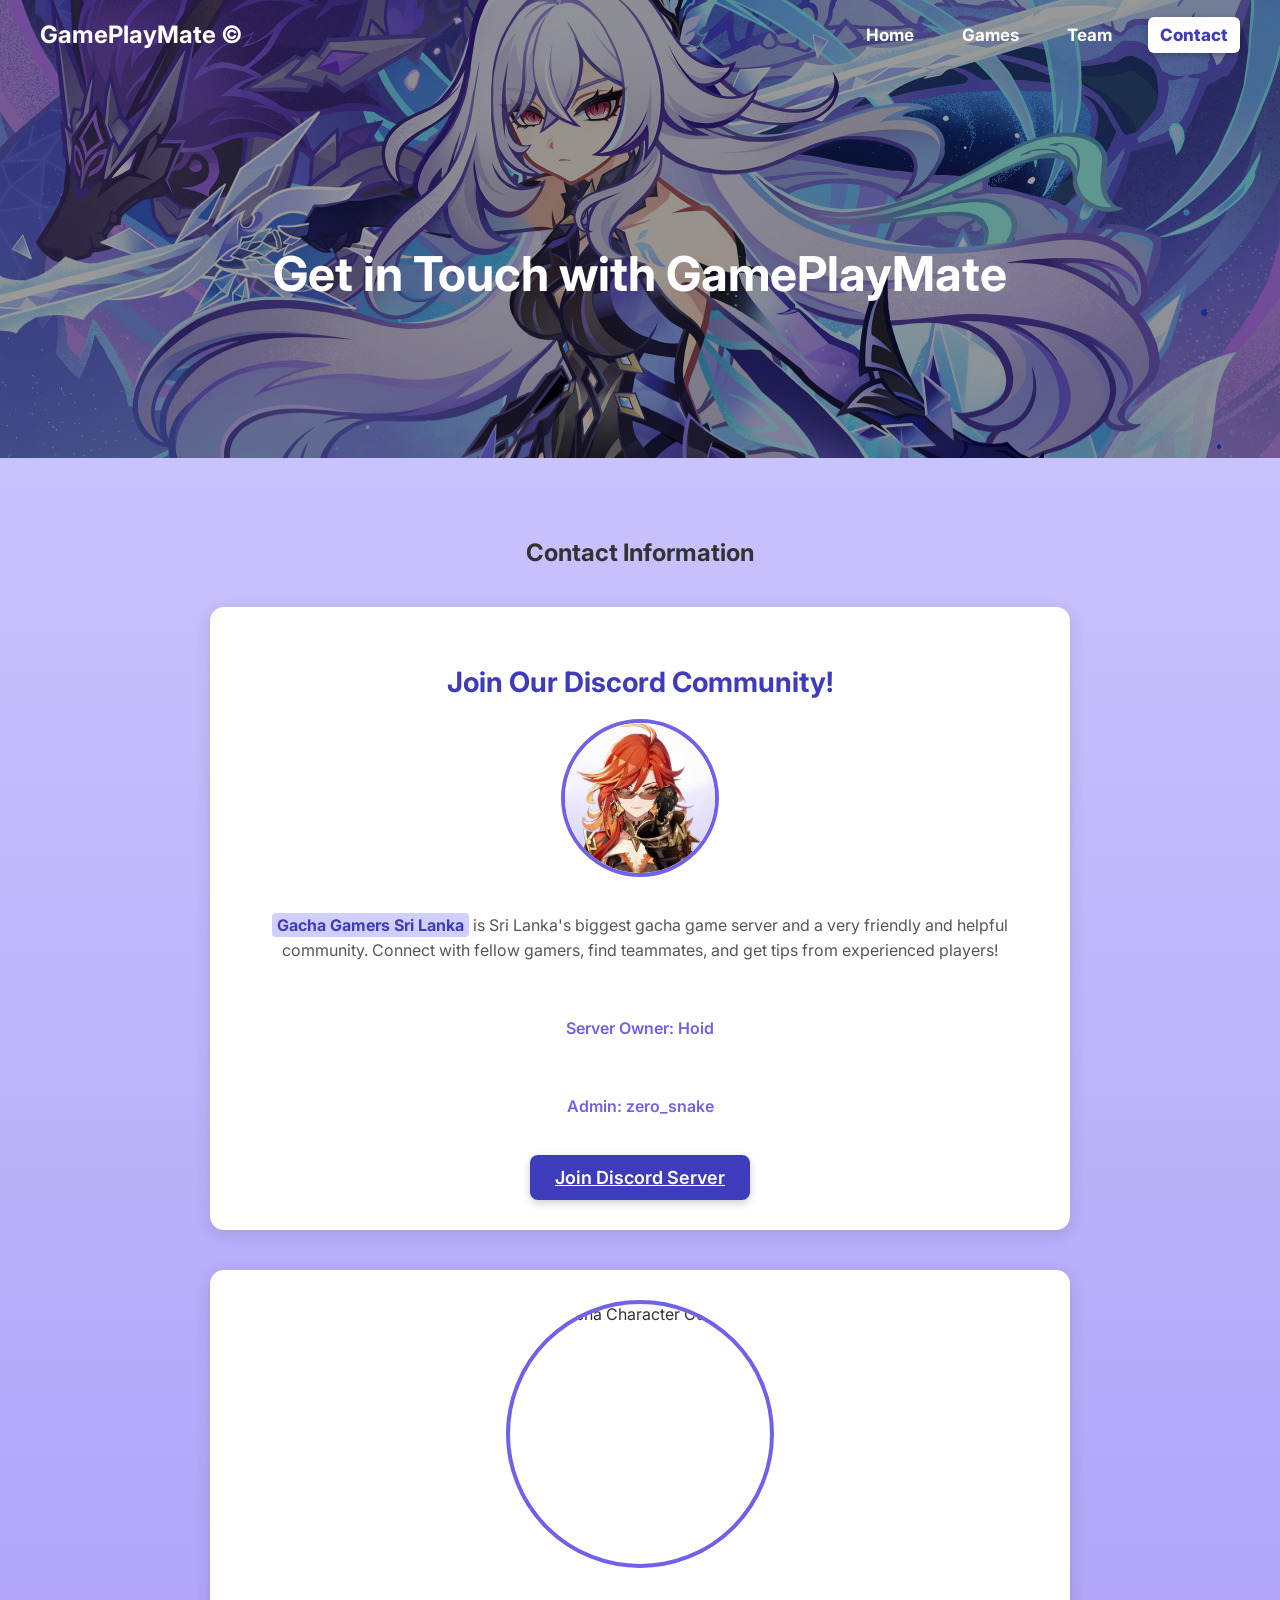
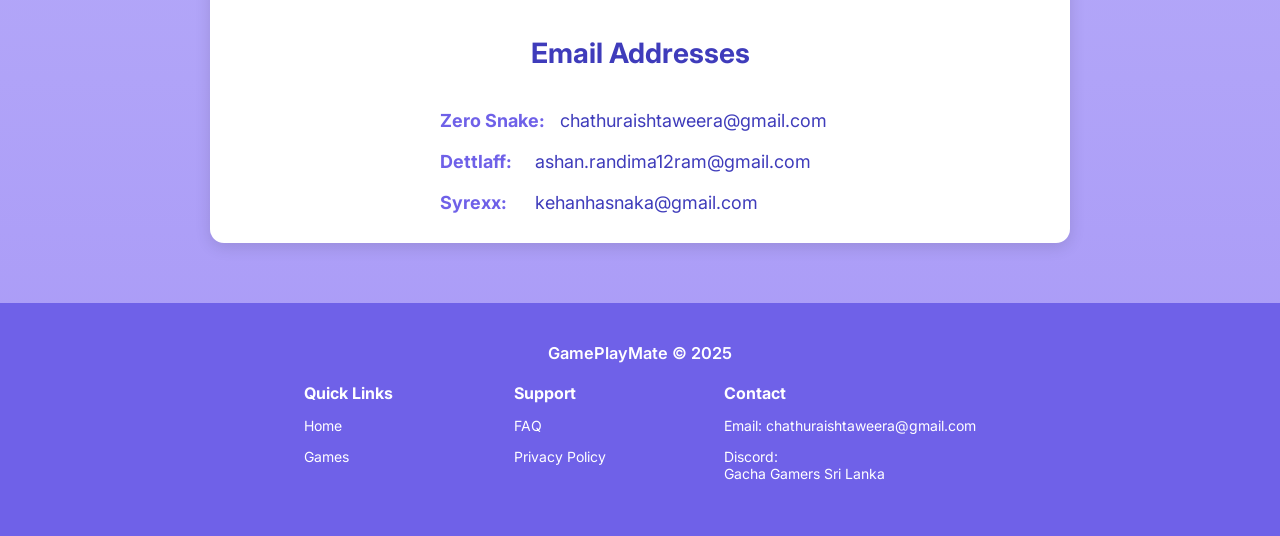
==== contact.html @ 8f113286 "Add files via upload" ====
<!DOCTYPE html>
<html lang="en">
<head>
  <meta charset="UTF-8" />
  <meta name="viewport" content="width=device-width, initial-scale=1" />
  <title>Contact - GamePlayMate</title>
  <link href="https://fonts.googleapis.com/css2?family=Inter:wght@400;600;700&display=swap" rel="stylesheet" />
  <style>
    html {
      scroll-behavior: smooth;
    }
    body {
      font-family: 'Inter', sans-serif;
      margin: 0;
      padding: 0;
      background: linear-gradient(to bottom, #d1cfff 0%, #a797f6 100%);
      color: #333;
      overflow-x: hidden;
      min-height: 100vh;
      display: flex;
      flex-direction: column;
    }
    .top-section {
      position: relative;
      background: url("images/1750437383534.jpg") no-repeat center/cover;
      background-size: cover;
      color: white;
    }
    .top-section::before {
      content: "";
      position: absolute;
      inset: 0;
      background-color: rgba(0, 0, 0, 0.4);
      z-index: 0;
    }
    .top-section > header,
    .top-section > .hero {
      position: relative;
      z-index: 1;
      width: 100%;
      box-sizing: border-box;
    }
    header {
      background: transparent;
      padding: 20px 40px; /* Consistent padding */
      display: flex;
      justify-content: space-between;
      align-items: center;
      width: 100%;
      box-sizing: border-box;
    }
    header h2 {
      font-size: 24px; /* Consistent header font size */
      margin: 0;
    }
    header nav a {
      margin-left: 20px;
      color: white;
      text-decoration: none;
      font-weight: 700;
      font-size: 17px; /* Consistent navigation link font size */
      padding: 8px 12px;
      border-radius: 6px;
      transition: background-color 0.3s, color 0.3s;
    }
    header nav a:hover {
      background-color: rgba(255, 255, 255, 0.2);
      color: #e0e0ff;
    }
    nav a.active {
      background-color: #ffffff;
      color: #3f3cbb;
      font-weight: 800;
      box-shadow: 0 2px 6px rgba(0,0,0,0.25);
    }
    .hero {
      text-align: center;
      padding: 135px 20px; /* Adjusted padding to make it a little bit bigger */
      background: none;
      color: white;
    }
    .hero h1 {
      font-size: 48px;
      margin-bottom: 20px;
    }
    .section {
      padding: 60px 40px;
      text-align: center;
      transition: all 0.5s ease;
    }
    .contact-info {
      display: flex;
      flex-direction: column;
      align-items: center;
      gap: 20px;
      max-width: 800px;
      margin: 0 auto;
      background: white;
      padding: 30px;
      border-radius: 14px;
      box-shadow: 0 4px 16px rgba(0, 0, 0, 0.12);
    }
    .contact-info h3 {
      font-size: 28px;
      color: #3f3cbb;
      margin-bottom: 20px;
    }
    .contact-item {
      display: flex;
      align-items: center;
      gap: 15px;
      font-size: 18px;
      color: #555;
      text-align: left;
      width: 100%;
      max-width: 400px;
    }
    .contact-item strong {
      color: #6f61e8;
      min-width: 80px;
    }
    .contact-item a {
      color: #3f3cbb;
      text-decoration: none;
      transition: color 0.3s ease;
    }
    .contact-item a:hover {
      color: #6f61e8;
      text-decoration: underline;
    }
    .discord-section {
      margin-top: 40px; /* Keep this for spacing from the h2 */
      margin-bottom: 40px; /* Added margin to separate from contact-info */
      background: white;
      padding: 30px;
      border-radius: 14px;
      box-shadow: 0 4px 16px rgba(0, 0, 0, 0.12);
      max-width: 800px;
      margin-left: auto;
      margin-right: auto;
    }
    .discord-section h3 {
      font-size: 28px;
      color: #3f3cbb;
      margin-bottom: 20px;
    }
    .discord-content {
      display: flex;
      flex-direction: column;
      align-items: center;
      gap: 20px;
    }
    .discord-content img {
      width: 150px;
      height: 150px;
      border-radius: 50%;
      object-fit: cover;
      border: 4px solid #6f61e8;
    }
    .contact-image { /* Styling for the new contact image */
      width: 260px; /* Slightly reduced width */
      height: 260px; /* Set height equal to width for a perfect circle */
      border-radius: 50%; /* Make it a circle */
      object-fit: contain; /* Ensure the entire image is visible, even if it leaves space */
      border: 4px solid #6f61e8;
      margin-bottom: 20px; /* Space below the image */
    }
    .discord-content p {
      font-size: 16px;
      line-height: 1.6;
      color: #555;
      text-align: center;
    }
    .discord-content .owner-admin {
      font-weight: 600;
      color: #6f61e8;
    }
    .highlight-text { /* New style for highlighting */
      background-color: #d1cfff;
      padding: 2px 5px;
      border-radius: 4px;
      font-weight: 700;
      color: #3f3cbb;
    }
    .btn-primary {
      background-color: #3f3cbb;
      color: white;
      padding: 12px 25px;
      border: none;
      border-radius: 8px;
      font-size: 18px;
      font-weight: 600;
      cursor: pointer;
      transition: background-color 0.3s ease, transform 0.2s ease, box-shadow 0.3s ease;
      box-shadow: 0 3px 8px rgba(0, 0, 0, 0.2);
    }
    .btn-primary:hover {
      background-color: #6f61e8;
      transform: translateY(-2px);
      box-shadow: 0 5px 12px rgba(0, 0, 0, 0.25);
    }

    footer {
      background-color: #6f61e8;
      color: white;
      padding: 40px 20px;
      text-align: center;
      font-size: 14px;
    }
    footer h3 {
      margin: 0 0 20px 0;
      font-weight: 600;
    }
    footer .footer-links {
      display: flex;
      justify-content: center;
      gap: 60px;
      flex-wrap: wrap;
    }
    footer .footer-links div {
      min-width: 150px;
      text-align: left;
    }
    footer .footer-links div strong {
      display: block;
      margin-bottom: 10px;
      font-weight: 700;
      font-size: 16px;
    }
    footer a {
      color: white;
      text-decoration: none;
      display: block;
      margin-bottom: 6px;
      transition: color 0.3s ease;
    }
    footer a:hover {
      color: #d1cfff;
    }

    @media (max-width: 768px) {
      header {
        flex-direction: column;
        padding: 15px 20px;
      }
      header nav {
        margin-top: 10px;
      }
      header nav a {
        margin: 5px 10px;
      }
      .contact-info, .discord-section {
        padding: 20px;
      }
      .contact-item {
        flex-direction: column;
        align-items: flex-start;
        gap: 5px;
      }
      .contact-item strong {
        min-width: unset;
      }
    }
  </style>
  <script>
    function scrollToTopIfSamePage(event) {
      const currentPath = location.pathname.split("/").pop();
      const isSamePage = currentPath === "index.html" || currentPath === "" || currentPath === "index.html";
      if (isSamePage) {
        event.preventDefault();
        window.scrollTo({ top: 0, behavior: 'smooth' });
      }
    }
  </script>
</head>
<body>
  <div class="top-section">
    <header>
      <h2>GamePlayMate ©</h2>
      <nav>
        <a href="index.html" onclick="scrollToTopIfSamePage(event)">Home</a>
        <a href="games.html">Games</a>
        <a href="team.html">Team</a>
        <a href="contact.html" class="active">Contact</a>
      </nav>
    </header>
    <section class="hero">
      <h1>Get in Touch with GamePlayMate</h1>
      <!-- Removed tagline -->
    </section>
  </div>

  <section class="section">
    <h2>Contact Information</h2>
    <div class="discord-section">
      <h3>Join Our Discord Community!</h3>
      <div class="discord-content">
        <img src="images/mavuika-holding-glasses-genshin-impact.webp" alt="Hoid - Discord Server Owner" />
        <p><span class="highlight-text">Gacha Gamers Sri Lanka</span> is Sri Lanka's biggest gacha game server and a very friendly and helpful community. Connect with fellow gamers, find teammates, and get tips from experienced players!</p>
        <p class="owner-admin">Server Owner: Hoid</p>
        <p class="owner-admin">Admin: zero_snake</p>
        <a href="https://discord.gg/hFc9MXsq7M" target="_blank" class="btn-primary">Join Discord Server</a>
      </div>
    </div>

    <div class="contact-info">
      <img src="images/20250708_0341_Gacha Character Contact_simple_compose_01jzkf09tmfqy8bqhbcy97ek22.PNG" alt="Gacha Character Contact" class="contact-image">
      <h3>Email Addresses</h3>
      <div class="contact-item">
        <strong>Zero Snake:</strong> <a href="mailto:chathuraishtaweera@gmail.com">chathuraishtaweera@gmail.com</a>
      </div>
      <div class="contact-item">
        <strong>Dettlaff:</strong> <a href="mailto:ashan.randima12ram@gmail.com">ashan.randima12ram@gmail.com</a>
      </div>
      <div class="contact-item">
        <strong>Syrexx:</strong> <a href="mailto:kehanhasnaka@gmail.com">kehanhasnaka@gmail.com</a>
      </div>
    </div>
  </section>

  <footer>
    <h3>GamePlayMate &copy; 2025</h3>
    <div class="footer-links">
      <div>
        <strong>Quick Links</strong>
        <p><a href="index.html" onclick="scrollToTopIfSamePage(event)">Home</a></p>
        <p><a href="games.html">Games</a></p>
      </div>
      <div>
        <strong>Support</strong>
        <p><a href="faq.html">FAQ</a></p>
        <p><a href="privacy_policy.html">Privacy Policy</a></p>
      </div>
      <div>
        <strong>Contact</strong>
        <p>Email: chathuraishtaweera@gmail.com</p>
        <p>Discord: <a href="https://discord.gg/hFc9MXsq7M" target="_blank">Gacha Gamers Sri Lanka</a></p>
      </div>
    </div>
  </footer>
</body>
</html>
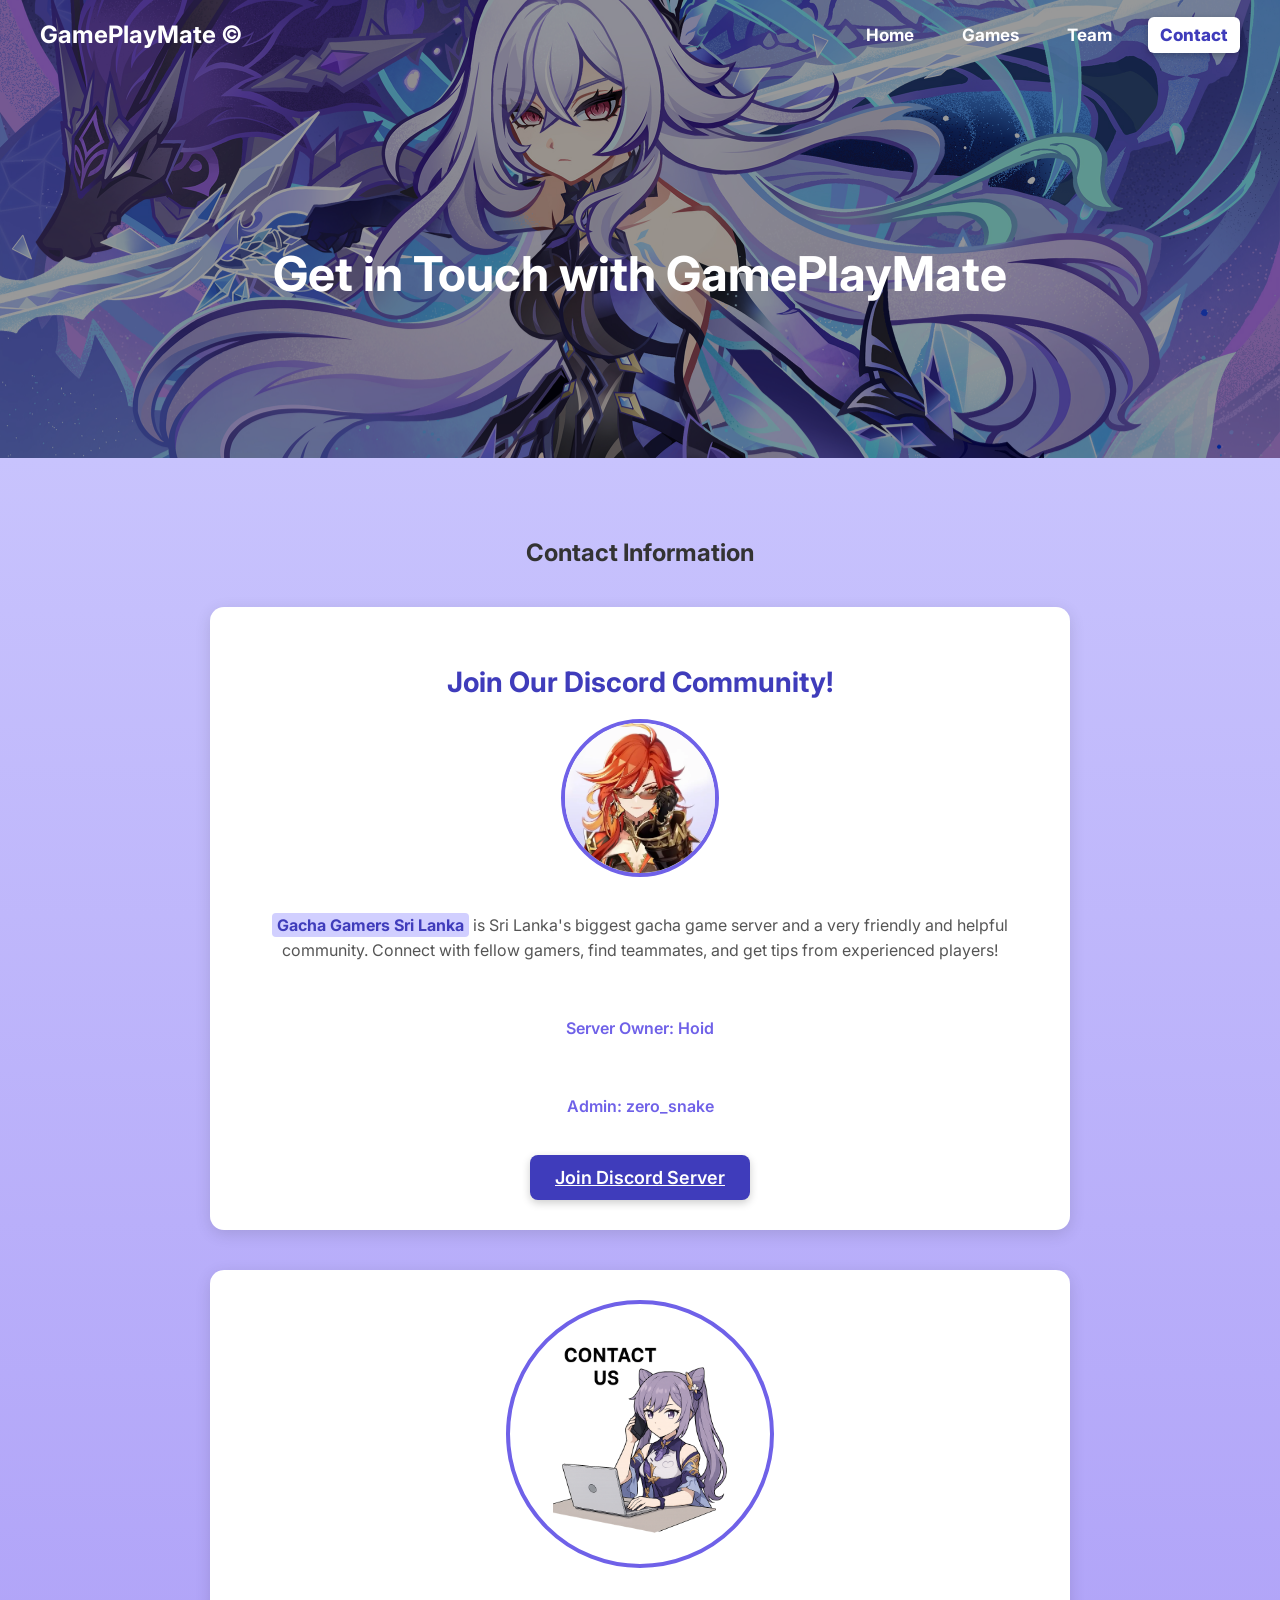
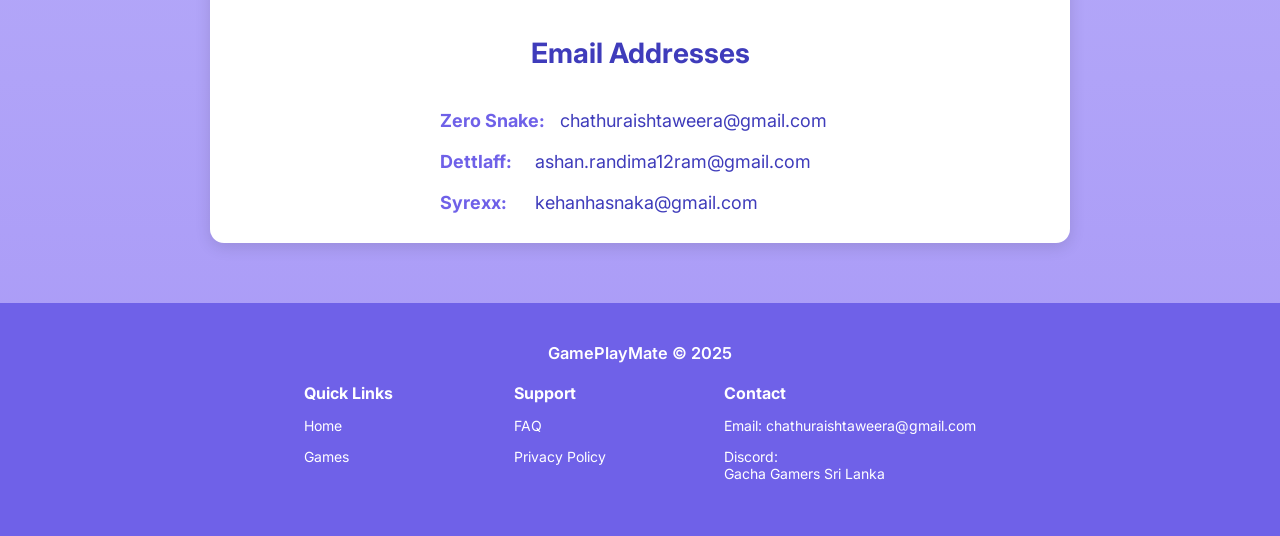
==== commit 6e864d42: "image change" ====
--- a/contact.html
+++ b/contact.html
@@ -280,7 +280,7 @@
       <nav>
         <a href="index.html" onclick="scrollToTopIfSamePage(event)">Home</a>
         <a href="games.html">Games</a>
-        <a href="team.html">Team</a>
+        <a href="Team.html">Team</a>
         <a href="contact.html" class="active">Contact</a>
       </nav>
     </header>
@@ -304,7 +304,7 @@
     </div>
 
     <div class="contact-info">
-      <img src="images/20250708_0341_Gacha Character Contact_simple_compose_01jzkf09tmfqy8bqhbcy97ek22.PNG" alt="Gacha Character Contact" class="contact-image">
+      <img src="images/20250708_0341_Gacha Character Contact_simple_compose_01jzkf09tmfqy8bqhbcy97ek22.png" alt="Gacha Character Contact" class="contact-image">
       <h3>Email Addresses</h3>
       <div class="contact-item">
         <strong>Zero Snake:</strong> <a href="mailto:chathuraishtaweera@gmail.com">chathuraishtaweera@gmail.com</a>
@@ -328,7 +328,7 @@
       </div>
       <div>
         <strong>Support</strong>
-        <p><a href="faq.html">FAQ</a></p>
+        <p><a href="FAQ.html">FAQ</a></p>
         <p><a href="privacy_policy.html">Privacy Policy</a></p>
       </div>
       <div>
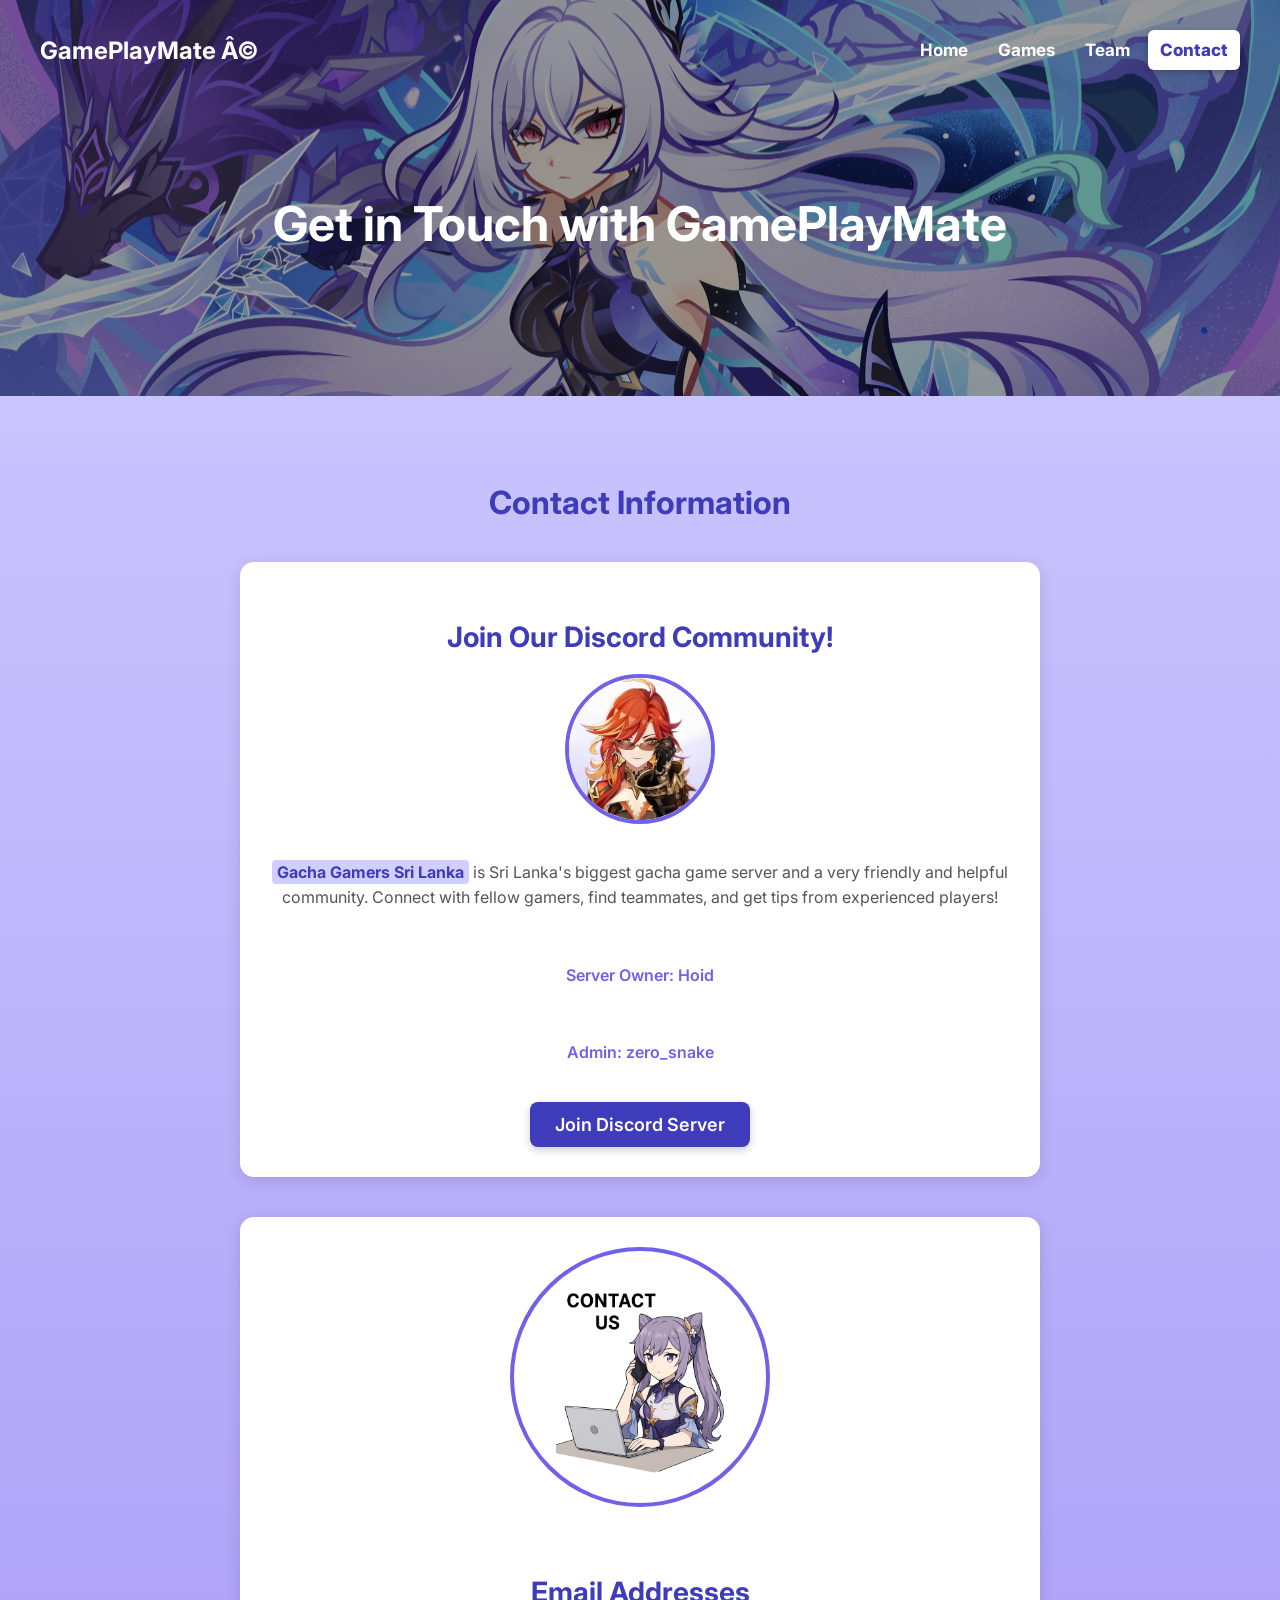
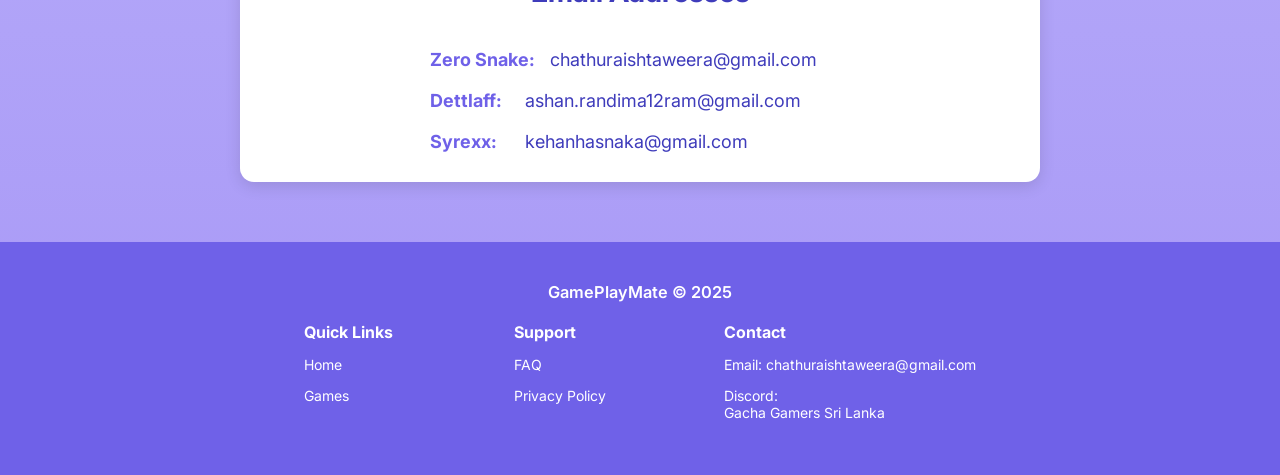
==== commit fdb6bd8a: "Fix responsive layout and extract a shared stylesheet The side character art on the home page sat in" ====
--- a/contact.html
+++ b/contact.html
@@ -5,263 +5,7 @@
   <meta name="viewport" content="width=device-width, initial-scale=1" />
   <title>Contact - GamePlayMate</title>
   <link href="https://fonts.googleapis.com/css2?family=Inter:wght@400;600;700&display=swap" rel="stylesheet" />
-  <style>
-    html {
-      scroll-behavior: smooth;
-    }
-    body {
-      font-family: 'Inter', sans-serif;
-      margin: 0;
-      padding: 0;
-      background: linear-gradient(to bottom, #d1cfff 0%, #a797f6 100%);
-      color: #333;
-      overflow-x: hidden;
-      min-height: 100vh;
-      display: flex;
-      flex-direction: column;
-    }
-    .top-section {
-      position: relative;
-      background: url("images/1750437383534.jpg") no-repeat center/cover;
-      background-size: cover;
-      color: white;
-    }
-    .top-section::before {
-      content: "";
-      position: absolute;
-      inset: 0;
-      background-color: rgba(0, 0, 0, 0.4);
-      z-index: 0;
-    }
-    .top-section > header,
-    .top-section > .hero {
-      position: relative;
-      z-index: 1;
-      width: 100%;
-      box-sizing: border-box;
-    }
-    header {
-      background: transparent;
-      padding: 20px 40px; /* Consistent padding */
-      display: flex;
-      justify-content: space-between;
-      align-items: center;
-      width: 100%;
-      box-sizing: border-box;
-    }
-    header h2 {
-      font-size: 24px; /* Consistent header font size */
-      margin: 0;
-    }
-    header nav a {
-      margin-left: 20px;
-      color: white;
-      text-decoration: none;
-      font-weight: 700;
-      font-size: 17px; /* Consistent navigation link font size */
-      padding: 8px 12px;
-      border-radius: 6px;
-      transition: background-color 0.3s, color 0.3s;
-    }
-    header nav a:hover {
-      background-color: rgba(255, 255, 255, 0.2);
-      color: #e0e0ff;
-    }
-    nav a.active {
-      background-color: #ffffff;
-      color: #3f3cbb;
-      font-weight: 800;
-      box-shadow: 0 2px 6px rgba(0,0,0,0.25);
-    }
-    .hero {
-      text-align: center;
-      padding: 135px 20px; /* Adjusted padding to make it a little bit bigger */
-      background: none;
-      color: white;
-    }
-    .hero h1 {
-      font-size: 48px;
-      margin-bottom: 20px;
-    }
-    .section {
-      padding: 60px 40px;
-      text-align: center;
-      transition: all 0.5s ease;
-    }
-    .contact-info {
-      display: flex;
-      flex-direction: column;
-      align-items: center;
-      gap: 20px;
-      max-width: 800px;
-      margin: 0 auto;
-      background: white;
-      padding: 30px;
-      border-radius: 14px;
-      box-shadow: 0 4px 16px rgba(0, 0, 0, 0.12);
-    }
-    .contact-info h3 {
-      font-size: 28px;
-      color: #3f3cbb;
-      margin-bottom: 20px;
-    }
-    .contact-item {
-      display: flex;
-      align-items: center;
-      gap: 15px;
-      font-size: 18px;
-      color: #555;
-      text-align: left;
-      width: 100%;
-      max-width: 400px;
-    }
-    .contact-item strong {
-      color: #6f61e8;
-      min-width: 80px;
-    }
-    .contact-item a {
-      color: #3f3cbb;
-      text-decoration: none;
-      transition: color 0.3s ease;
-    }
-    .contact-item a:hover {
-      color: #6f61e8;
-      text-decoration: underline;
-    }
-    .discord-section {
-      margin-top: 40px; /* Keep this for spacing from the h2 */
-      margin-bottom: 40px; /* Added margin to separate from contact-info */
-      background: white;
-      padding: 30px;
-      border-radius: 14px;
-      box-shadow: 0 4px 16px rgba(0, 0, 0, 0.12);
-      max-width: 800px;
-      margin-left: auto;
-      margin-right: auto;
-    }
-    .discord-section h3 {
-      font-size: 28px;
-      color: #3f3cbb;
-      margin-bottom: 20px;
-    }
-    .discord-content {
-      display: flex;
-      flex-direction: column;
-      align-items: center;
-      gap: 20px;
-    }
-    .discord-content img {
-      width: 150px;
-      height: 150px;
-      border-radius: 50%;
-      object-fit: cover;
-      border: 4px solid #6f61e8;
-    }
-    .contact-image { /* Styling for the new contact image */
-      width: 260px; /* Slightly reduced width */
-      height: 260px; /* Set height equal to width for a perfect circle */
-      border-radius: 50%; /* Make it a circle */
-      object-fit: contain; /* Ensure the entire image is visible, even if it leaves space */
-      border: 4px solid #6f61e8;
-      margin-bottom: 20px; /* Space below the image */
-    }
-    .discord-content p {
-      font-size: 16px;
-      line-height: 1.6;
-      color: #555;
-      text-align: center;
-    }
-    .discord-content .owner-admin {
-      font-weight: 600;
-      color: #6f61e8;
-    }
-    .highlight-text { /* New style for highlighting */
-      background-color: #d1cfff;
-      padding: 2px 5px;
-      border-radius: 4px;
-      font-weight: 700;
-      color: #3f3cbb;
-    }
-    .btn-primary {
-      background-color: #3f3cbb;
-      color: white;
-      padding: 12px 25px;
-      border: none;
-      border-radius: 8px;
-      font-size: 18px;
-      font-weight: 600;
-      cursor: pointer;
-      transition: background-color 0.3s ease, transform 0.2s ease, box-shadow 0.3s ease;
-      box-shadow: 0 3px 8px rgba(0, 0, 0, 0.2);
-    }
-    .btn-primary:hover {
-      background-color: #6f61e8;
-      transform: translateY(-2px);
-      box-shadow: 0 5px 12px rgba(0, 0, 0, 0.25);
-    }
-
-    footer {
-      background-color: #6f61e8;
-      color: white;
-      padding: 40px 20px;
-      text-align: center;
-      font-size: 14px;
-    }
-    footer h3 {
-      margin: 0 0 20px 0;
-      font-weight: 600;
-    }
-    footer .footer-links {
-      display: flex;
-      justify-content: center;
-      gap: 60px;
-      flex-wrap: wrap;
-    }
-    footer .footer-links div {
-      min-width: 150px;
-      text-align: left;
-    }
-    footer .footer-links div strong {
-      display: block;
-      margin-bottom: 10px;
-      font-weight: 700;
-      font-size: 16px;
-    }
-    footer a {
-      color: white;
-      text-decoration: none;
-      display: block;
-      margin-bottom: 6px;
-      transition: color 0.3s ease;
-    }
-    footer a:hover {
-      color: #d1cfff;
-    }
-
-    @media (max-width: 768px) {
-      header {
-        flex-direction: column;
-        padding: 15px 20px;
-      }
-      header nav {
-        margin-top: 10px;
-      }
-      header nav a {
-        margin: 5px 10px;
-      }
-      .contact-info, .discord-section {
-        padding: 20px;
-      }
-      .contact-item {
-        flex-direction: column;
-        align-items: flex-start;
-        gap: 5px;
-      }
-      .contact-item strong {
-        min-width: unset;
-      }
-    }
-  </style>
+  <link rel="stylesheet" href="styles.css" />
   <script>
     function scrollToTopIfSamePage(event) {
       const currentPath = location.pathname.split("/").pop();
@@ -273,10 +17,10 @@
     }
   </script>
 </head>
-<body>
+<body class="page-contact">
   <div class="top-section">
     <header>
-      <h2>GamePlayMate ©</h2>
+      <h2>GamePlayMate Â©</h2>
       <nav>
         <a href="index.html" onclick="scrollToTopIfSamePage(event)">Home</a>
         <a href="games.html">Games</a>
--- a/styles.css
+++ b/styles.css
@@ -0,0 +1,1083 @@
+/* ==========================================================================
+   GamePlayMate — shared stylesheet
+   Replaces the ten separate <style> blocks that used to live in each page.
+   Page-specific rules are scoped by the body class (page-home, page-games,
+   page-team, page-contact, page-faq, page-privacy, page-order).
+   ========================================================================== */
+
+:root {
+  --brand:        #6f61e8;
+  --brand-dark:   #3f3cbb;
+  --brand-light:  #d1cfff;
+  --brand-pale:   #e0e0ff;
+  --ink:          #333;
+  --ink-soft:     #555;
+  --surface:      #fff;
+  --page-grad:    linear-gradient(to bottom, #d1cfff 0%, #a797f6 100%);
+
+  /* One fluid side gutter for header, hero, sections and footer, so every
+     band lines up at every width instead of each hard-coding its own. */
+  --gutter:      clamp(16px, 4vw, 40px);
+  --section-y:   clamp(40px, 6vw, 60px);
+  --content-max: 900px;
+  --radius:      14px;
+
+  --shadow-card:  0 4px 16px rgba(0, 0, 0, 0.12);
+  --shadow-hover: 0 8px 24px rgba(0, 0, 0, 0.18);
+}
+
+/* --------------------------------------------------------------- base --- */
+
+*,
+*::before,
+*::after { box-sizing: border-box; }
+
+html {
+  scroll-behavior: smooth;
+  -webkit-text-size-adjust: 100%;
+}
+
+body {
+  font-family: 'Inter', system-ui, sans-serif;
+  margin: 0;
+  padding: 0;
+  background: var(--page-grad);
+  color: var(--ink);
+  overflow-x: hidden;
+  min-height: 100vh;
+  display: flex;
+  flex-direction: column;
+}
+
+img,
+video { max-width: 100%; }
+
+/* ---------------------------------------------------------- top band --- */
+
+.top-section {
+  position: relative;
+  background: url("images/1750437383534.jpg") no-repeat center 35% / cover;
+  color: #fff;
+  /* Height tied to the viewport rather than a fixed pixel band. A fixed
+     height made the same photo crop to a totally different slice on every
+     screen shape — a thin sliver on wide monitors, a deep box on laptops. */
+  min-height: clamp(300px, 44vh, 560px);
+  display: flex;
+  flex-direction: column;
+  justify-content: center;
+}
+
+.top-section::before {
+  content: "";
+  position: absolute;
+  inset: 0;
+  background-color: rgba(0, 0, 0, 0.4);
+  z-index: 0;
+}
+
+.top-section > header,
+.top-section > .hero {
+  position: relative;
+  z-index: 1;
+  width: 100%;
+}
+
+/* ------------------------------------------------------------ header --- */
+
+header {
+  background: transparent;
+  padding: 16px var(--gutter);
+  display: flex;
+  justify-content: space-between;
+  align-items: center;
+  gap: 12px 20px;
+  flex-wrap: wrap;
+  width: 100%;
+}
+
+header h2 {
+  font-size: clamp(19px, 2.4vw, 24px);
+  margin: 0;
+  color: #fff;
+}
+
+header nav {
+  display: flex;
+  flex-wrap: wrap;
+  gap: 4px 6px;
+  justify-content: center;
+}
+
+header nav a {
+  color: #fff;
+  text-decoration: none;
+  font-weight: 700;
+  font-size: clamp(14px, 1.5vw, 17px);
+  padding: 10px 12px;
+  border-radius: 6px;
+  transition: background-color 0.3s, color 0.3s;
+}
+
+header nav a:hover {
+  background-color: rgba(255, 255, 255, 0.2);
+  color: var(--brand-pale);
+}
+
+nav a.active {
+  background-color: #fff;
+  color: var(--brand-dark);
+  font-weight: 800;
+  box-shadow: 0 2px 6px rgba(0, 0, 0, 0.25);
+}
+
+/* -------------------------------------------------------------- hero --- */
+
+.hero {
+  text-align: center;
+  padding: clamp(48px, 9vw, 110px) var(--gutter);
+  background: none;
+  color: #fff;
+}
+
+.hero h1 {
+  font-size: clamp(28px, 5vw, 48px);
+  line-height: 1.15;
+  margin: 0 0 20px;
+}
+
+.hero p {
+  font-size: clamp(16px, 2.2vw, 24px);
+  margin: -10px 0 30px;
+  opacity: 0.9;
+}
+
+.hero button {
+  margin: 10px;
+  padding: 12px 24px;
+  font-size: 16px;
+  font-weight: bold;
+  border: none;
+  border-radius: 8px;
+  cursor: pointer;
+}
+
+/* ----------------------------------------------------------- buttons --- */
+
+.btn-primary {
+  background-color: #fff;
+  color: var(--brand-dark);
+  box-shadow: 0 4px 8px rgba(0, 0, 0, 0.2);
+}
+
+.btn-secondary {
+  background-color: var(--brand);
+  color: #fff;
+  border: 2px solid #fff;
+  box-shadow: 0 4px 8px rgba(0, 0, 0, 0.2);
+}
+
+/* ----------------------------------------------------------- section --- */
+
+.section {
+  padding: var(--section-y) var(--gutter);
+  text-align: center;
+  transition: all 0.5s ease;
+}
+
+.section h2 {
+  font-size: clamp(24px, 3.4vw, 32px);
+  color: var(--brand-dark);
+  font-weight: 700;
+}
+
+/* ------------------------------------------------------------ footer --- */
+
+footer {
+  background-color: var(--brand);
+  color: #fff;
+  padding: clamp(28px, 5vw, 40px) var(--gutter);
+  text-align: center;
+  font-size: 14px;
+  margin-top: auto;
+}
+
+footer h3 {
+  margin: 0 0 20px;
+  font-weight: 600;
+}
+
+footer .footer-links {
+  display: flex;
+  justify-content: center;
+  gap: 20px clamp(24px, 5vw, 60px);
+  flex-wrap: wrap;
+}
+
+footer .footer-links div {
+  min-width: 150px;
+  text-align: left;
+}
+
+footer .footer-links div strong {
+  display: block;
+  margin-bottom: 10px;
+  font-weight: 700;
+  font-size: 16px;
+}
+
+footer a {
+  color: #fff;
+  text-decoration: none;
+  display: block;
+  margin-bottom: 6px;
+  transition: color 0.3s ease;
+}
+
+footer a:hover { color: var(--brand-light); }
+
+/* ======================================================= HOME (index) === */
+
+.page-home .cards {
+  display: flex;
+  justify-content: center;
+  flex-wrap: wrap;
+  gap: 24px;
+}
+
+.page-home .card {
+  background: #fff;
+  padding: 24px 20px 30px;
+  border-radius: var(--radius);
+  box-shadow: var(--shadow-card);
+  /* Was a hard 280px, which could not share a narrow row. */
+  flex: 1 1 220px;
+  max-width: 300px;
+  text-align: center;
+  cursor: pointer;
+  transition: transform 0.3s ease, box-shadow 0.3s ease;
+}
+
+.page-home .card:hover {
+  transform: translateY(-6px);
+  box-shadow: var(--shadow-hover);
+}
+
+.page-home .card img {
+  width: 80px;
+  height: 80px;
+  object-fit: contain;
+  margin-bottom: 16px;
+}
+
+.page-home .card h3 {
+  margin: 0;
+  font-weight: 700;
+  font-size: clamp(18px, 2.2vw, 22px);
+  color: var(--brand-dark);
+}
+
+.page-home .team-member { cursor: pointer; }
+
+.page-home .team-member img {
+  width: 100px;
+  height: 100px;
+  border-radius: 50%;
+  object-fit: cover;
+  margin-bottom: 10px;
+}
+
+.page-home .highlight {
+  animation: flash 1s ease-in-out;
+  background-color: var(--brand) !important;
+  color: #fff !important;
+}
+
+@keyframes flash {
+  0%   { background-color: #6f61e8; color: #fff; }
+  100% { background-color: #fff;    color: #333; }
+}
+
+.page-home .video-wrapper {
+  max-height: 0;
+  overflow: hidden;
+  transition: max-height 0.6s ease, opacity 0.6s ease;
+  opacity: 0;
+}
+
+.page-home .video-wrapper.active {
+  max-height: 900px;
+  margin-top: 30px;
+  opacity: 1;
+}
+
+.page-home .video-container {
+  display: flex;
+  justify-content: center;
+}
+
+.page-home .video-container video {
+  width: 100%;
+  max-width: 1280px;
+  border-radius: 16px;
+  box-shadow: 0 6px 20px rgba(0, 0, 0, 0.4);
+}
+
+/* Side character art.
+   This is what used to break the page. It was a three-item flex row whose
+   wrap threshold was set by the images' NATURAL file widths (622px and
+   810px) plus 300px hard margins — so the row needed roughly 2450px to stay
+   intact and dropped the right-hand character onto its own line below
+   everything on any narrower screen. A grid cannot wrap like that: the art
+   lives in side columns that shrink with the viewport, and is simply hidden
+   once there is no room for it. */
+.page-home .side-images-wrapper {
+  display: grid;
+  /* Middle column is a little narrower than the site's 900px content width so
+     the side columns have room to show art at a size that looks deliberate. */
+  grid-template-columns: minmax(0, 1fr) minmax(0, 820px) minmax(0, 1fr);
+  align-items: center;
+  gap: clamp(12px, 2vw, 40px);
+  padding: var(--section-y) var(--gutter);
+  width: 100%;
+}
+
+.page-home .side-image {
+  width: 100%;
+  max-width: 340px;
+  height: auto;
+  max-height: 600px;
+  object-fit: contain;
+  justify-self: center;
+  margin: 0;
+  user-select: none;
+}
+
+.page-home .content-sections { min-width: 0; }
+
+/* Below this there is no room for the art to read as anything but clutter,
+   so it goes away entirely rather than squeezing the content. */
+@media (max-width: 1280px) {
+  .page-home .side-images-wrapper { grid-template-columns: minmax(0, 1fr); }
+  .page-home .side-image { display: none; }
+}
+
+/* ============================================================== GAMES === */
+
+.page-games { background: #f8f9fa; }
+
+.page-games .main-content-wrapper {
+  padding: var(--section-y) 0;
+  background: var(--page-grad);
+}
+
+.page-games .content-sections {
+  max-width: 1400px;
+  margin: 0 auto;
+  min-width: 0;
+}
+
+.page-games .cards {
+  display: grid;
+  grid-template-columns: repeat(2, minmax(0, 1fr));
+  column-gap: clamp(16px, 2vw, 30px);
+  row-gap: clamp(24px, 3vw, 40px);
+  align-items: start;
+}
+
+@media (max-width: 900px) {
+  .page-games .cards { grid-template-columns: minmax(0, 1fr); }
+}
+
+.page-games .card {
+  width: 100%;
+  padding: clamp(18px, 2.5vw, 30px) clamp(16px, 2vw, 25px) clamp(22px, 3vw, 35px);
+  border-radius: var(--radius);
+  box-shadow: var(--shadow-card);
+  text-align: center;
+  cursor: pointer;
+  transition: transform 0.3s ease, box-shadow 0.3s ease;
+  position: relative;
+  background: #fff;
+  display: flex;
+  flex-direction: column;
+  min-width: 0;
+}
+
+.page-games .card:hover {
+  transform: translateY(-6px);
+  box-shadow: var(--shadow-hover);
+}
+
+.page-games .card-image-container {
+  position: relative;
+  cursor: pointer;
+}
+
+.page-games .card img {
+  width: 100%;
+  border-radius: 12px;
+  margin-bottom: 16px;
+  object-fit: cover;
+  /* Was a flat 450px, which swallowed a phone screen whole. */
+  height: clamp(180px, 26vw, 450px);
+  object-position: center 20%;
+}
+
+.page-games .expand-indicator {
+  position: absolute;
+  top: 10px;
+  right: 10px;
+  background: rgba(0, 0, 0, 0.7);
+  color: #fff;
+  width: 30px;
+  height: 30px;
+  border-radius: 50%;
+  display: flex;
+  align-items: center;
+  justify-content: center;
+  font-size: 14px;
+  font-weight: bold;
+  transition: all 0.3s ease;
+  opacity: 0.8;
+}
+
+.page-games .expand-indicator:hover {
+  background: rgba(111, 97, 232, 0.9);
+  transform: scale(1.1);
+  opacity: 1;
+}
+
+.page-games .expand-indicator.active {
+  background: rgba(111, 97, 232, 1);
+  transform: rotate(180deg);
+}
+
+.page-games .card h3 {
+  margin: 0 0 12px;
+  font-weight: 700;
+  color: var(--brand-dark);
+  font-size: clamp(20px, 2.6vw, 28px);
+  cursor: pointer;
+  transition: color 0.3s ease;
+  user-select: none;
+}
+
+.page-games .card h3:hover { color: var(--brand); }
+
+.page-games .card p {
+  font-size: clamp(15px, 1.7vw, 20px);
+  margin: 0 0 20px;
+  color: #222;
+  line-height: 1.5;
+  flex-grow: 1;
+}
+
+.page-games .services-list,
+.page-games .player-profiles {
+  color: #fff;
+  padding: 20px;
+  border-radius: 12px;
+  margin: 16px 0 20px;
+  max-height: 0;
+  overflow: hidden;
+  transition: max-height 0.5s ease, opacity 0.5s ease, transform 0.5s ease;
+  opacity: 0;
+  transform: translateY(-20px);
+}
+
+.page-games .services-list { background: linear-gradient(135deg, #6f61e8, #3f3cbb); }
+.page-games .player-profiles { background: linear-gradient(135deg, #3f3cbb, #6f61e8); }
+
+/* Generous ceilings: the lists wrap to more lines on narrow screens, and the
+   old 500px/400px caps clipped them there. */
+.page-games .services-list.active {
+  max-height: 1200px;
+  opacity: 1;
+  transform: translateY(0);
+}
+
+.page-games .player-profiles.active {
+  max-height: 900px;
+  opacity: 1;
+  transform: translateY(0);
+}
+
+.page-games .services-list h4,
+.page-games .player-profiles h4 {
+  margin: 0 0 15px;
+  font-size: 18px;
+  font-weight: 700;
+  color: #fff;
+}
+
+.page-games .services-list ul {
+  list-style: none;
+  padding: 0;
+  margin: 0;
+}
+
+.page-games .services-list li {
+  padding: 8px 0 8px 20px;
+  font-size: 15px;
+  position: relative;
+  opacity: 0.9;
+  text-align: left;
+}
+
+.page-games .services-list li::before {
+  content: "✦";
+  position: absolute;
+  left: 0;
+  color: #fff;
+  font-weight: bold;
+}
+
+.page-games .profile-grid {
+  display: grid;
+  grid-template-columns: repeat(auto-fit, minmax(120px, 1fr));
+  gap: 15px;
+  margin-top: 15px;
+}
+
+.page-games .profile-card {
+  background: rgba(255, 255, 255, 0.1);
+  padding: 12px;
+  border-radius: 8px;
+  text-align: center;
+  backdrop-filter: blur(10px);
+  display: none;
+  cursor: pointer;
+}
+
+.page-games .profile-card.visible { display: block; }
+
+.page-games .profile-card img {
+  width: 50px;
+  height: 50px;
+  border-radius: 50%;
+  margin-bottom: 8px;
+  object-fit: cover;
+}
+
+.page-games .profile-card h5 {
+  margin: 0 0 5px;
+  font-size: 14px;
+  font-weight: 600;
+}
+
+.page-games .profile-card p {
+  margin: 0;
+  font-size: 12px;
+  opacity: 0.8;
+}
+
+.page-games .card .button-group {
+  display: flex;
+  gap: 12px;
+  justify-content: center;
+  flex-wrap: wrap;
+  margin-top: auto;
+}
+
+.page-games .card button {
+  padding: 12px 24px;
+  border: none;
+  border-radius: 8px;
+  cursor: pointer;
+  font-weight: 600;
+  font-size: 15px;
+  transition: all 0.3s ease;
+  flex: 1 1 140px;
+  min-width: 0;
+  position: relative;
+  overflow: hidden;
+}
+
+.page-games .card button:hover { transform: translateY(-2px); }
+
+/* =============================================================== TEAM === */
+
+.page-team .team-cards {
+  display: flex;
+  justify-content: center;
+  flex-wrap: wrap;
+  gap: clamp(20px, 3vw, 30px);
+}
+
+.page-team .team-card {
+  background: #fff;
+  padding: clamp(20px, 3vw, 30px);
+  border-radius: var(--radius);
+  box-shadow: var(--shadow-card);
+  /* Was a hard 300px that flipped to a 90% column at 768px and nothing in
+     between. Now it shares rows at any width. */
+  flex: 1 1 260px;
+  max-width: 340px;
+  text-align: center;
+  transition: transform 0.3s ease, box-shadow 0.3s ease;
+}
+
+.page-team .team-card:hover {
+  transform: translateY(-6px);
+  box-shadow: var(--shadow-hover);
+}
+
+.page-team .team-card img {
+  width: clamp(96px, 12vw, 120px);
+  height: clamp(96px, 12vw, 120px);
+  border-radius: 50%;
+  object-fit: cover;
+  margin-bottom: 20px;
+  border: 4px solid var(--brand);
+}
+
+.page-team .team-card h3 {
+  margin: 0 0 10px;
+  font-weight: 700;
+  font-size: clamp(20px, 2.4vw, 24px);
+  color: var(--brand-dark);
+}
+
+.page-team .team-card .role {
+  font-weight: 600;
+  color: var(--brand);
+  margin-bottom: 15px;
+  display: block;
+}
+
+.page-team .team-card ul {
+  list-style: none;
+  padding: 0;
+  margin: 0;
+  text-align: left;
+  font-size: 16px;
+  line-height: 1.6;
+  color: var(--ink-soft);
+}
+
+.page-team .team-card ul li {
+  margin-bottom: 8px;
+  position: relative;
+  padding-left: 20px;
+}
+
+.page-team .team-card ul li:last-child { margin-bottom: 0; }
+
+.page-team .team-card ul li::before {
+  content: "•";
+  color: var(--brand);
+  font-weight: bold;
+  position: absolute;
+  left: 0;
+}
+
+/* ============================================================ CONTACT === */
+
+.page-contact .contact-info,
+.page-contact .discord-section {
+  background: #fff;
+  padding: clamp(20px, 3vw, 30px);
+  border-radius: var(--radius);
+  box-shadow: var(--shadow-card);
+  max-width: 800px;
+  margin-left: auto;
+  margin-right: auto;
+}
+
+.page-contact .contact-info {
+  display: flex;
+  flex-direction: column;
+  align-items: center;
+  gap: 20px;
+}
+
+.page-contact .discord-section {
+  margin-top: 40px;
+  margin-bottom: 40px;
+}
+
+.page-contact .contact-info h3,
+.page-contact .discord-section h3 {
+  font-size: clamp(22px, 3vw, 28px);
+  color: var(--brand-dark);
+  margin-bottom: 20px;
+}
+
+.page-contact .contact-item {
+  display: flex;
+  align-items: center;
+  gap: 15px;
+  flex-wrap: wrap;
+  font-size: clamp(15px, 1.8vw, 18px);
+  color: var(--ink-soft);
+  text-align: left;
+  width: 100%;
+  max-width: 420px;
+}
+
+.page-contact .contact-item strong {
+  color: var(--brand);
+  min-width: 80px;
+}
+
+.page-contact .contact-item a {
+  color: var(--brand-dark);
+  text-decoration: none;
+  transition: color 0.3s ease;
+  overflow-wrap: anywhere;
+}
+
+.page-contact .contact-item a:hover {
+  color: var(--brand);
+  text-decoration: underline;
+}
+
+.page-contact .discord-content {
+  display: flex;
+  flex-direction: column;
+  align-items: center;
+  gap: 20px;
+}
+
+.page-contact .discord-content img {
+  width: clamp(120px, 22vw, 150px);
+  height: clamp(120px, 22vw, 150px);
+  border-radius: 50%;
+  object-fit: cover;
+  border: 4px solid var(--brand);
+}
+
+.page-contact .contact-image {
+  width: clamp(170px, 42vw, 260px);
+  height: clamp(170px, 42vw, 260px);
+  border-radius: 50%;
+  object-fit: contain;
+  border: 4px solid var(--brand);
+  margin-bottom: 20px;
+}
+
+.page-contact .discord-content p {
+  font-size: 16px;
+  line-height: 1.6;
+  color: var(--ink-soft);
+  text-align: center;
+}
+
+.page-contact .discord-content .owner-admin {
+  font-weight: 600;
+  color: var(--brand);
+}
+
+.page-contact .highlight-text {
+  background-color: var(--brand-light);
+  padding: 2px 5px;
+  border-radius: 4px;
+  font-weight: 700;
+  color: var(--brand-dark);
+}
+
+.page-contact .btn-primary {
+  display: inline-block;
+  background-color: var(--brand-dark);
+  color: #fff;
+  padding: 12px 25px;
+  border: none;
+  border-radius: 8px;
+  font-size: 18px;
+  font-weight: 600;
+  text-decoration: none;
+  cursor: pointer;
+  transition: background-color 0.3s ease, transform 0.2s ease, box-shadow 0.3s ease;
+  box-shadow: 0 3px 8px rgba(0, 0, 0, 0.2);
+}
+
+.page-contact .btn-primary:hover {
+  background-color: var(--brand);
+  transform: translateY(-2px);
+  box-shadow: 0 5px 12px rgba(0, 0, 0, 0.25);
+}
+
+/* ======================================== FAQ / PRIVACY / ORDER shells === */
+
+.page-faq .faq-page-layout {
+  width: 100%;
+  max-width: 1600px;
+  margin: 0 auto;
+  padding: 0 var(--gutter);
+}
+
+.page-faq .main-content,
+.page-privacy .main-content,
+.page-order .main-content {
+  display: flex;
+  flex-direction: column;
+  align-items: center;
+  padding: clamp(24px, 4vw, 40px) clamp(16px, 3vw, 40px);
+  gap: 30px;
+  width: 100%;
+  margin-left: auto;
+  margin-right: auto;
+  background-color: #fff;
+  border-radius: 15px;
+  box-shadow: 0 4px 15px rgba(0, 0, 0, 0.1);
+  position: relative;
+  z-index: 2;
+}
+
+.page-faq .main-content,
+.page-privacy .main-content {
+  max-width: var(--content-max);
+  /* Lifts the card over the banner. Scales down with the page so it never
+     eats the heading on a small screen. */
+  margin-top: clamp(-50px, -4vw, -20px);
+  margin-bottom: 40px;
+}
+
+.page-privacy .main-content { max-width: var(--content-max); }
+
+.page-faq .section-title-container {
+  display: flex;
+  flex-direction: column;
+  justify-content: center;
+  align-items: center;
+  width: 100%;
+  margin-bottom: 30px;
+}
+
+.page-faq .section-title,
+.page-privacy .section-title,
+.page-order .section-title {
+  font-size: clamp(24px, 3.6vw, 36px);
+  color: var(--brand-dark);
+  text-align: center;
+  width: 100%;
+  margin: 0 0 30px;
+}
+
+.page-faq .section-title { margin-bottom: 0; }
+
+.page-faq .faq-title-image {
+  margin-top: 15px;
+  width: clamp(130px, 26vw, 200px);
+  height: clamp(130px, 26vw, 200px);
+  border-radius: 50%;
+  object-fit: contain;
+  border: 4px solid var(--brand);
+}
+
+.page-faq .faq-item {
+  width: 100%;
+  background-color: #f8f9fa;
+  border-radius: 10px;
+  margin-bottom: 15px;
+  overflow: hidden;
+  box-shadow: 0 2px 8px rgba(0, 0, 0, 0.05);
+}
+
+.page-faq .faq-question {
+  padding: clamp(14px, 2vw, 20px) clamp(16px, 2.4vw, 25px);
+  background-color: var(--brand-pale);
+  color: var(--brand-dark);
+  font-size: clamp(16px, 2vw, 20px);
+  font-weight: 700;
+  cursor: pointer;
+  display: flex;
+  justify-content: space-between;
+  align-items: center;
+  gap: 16px;
+  text-align: left;
+  border-bottom: 1px solid #c1c1ff;
+  transition: background-color 0.3s ease;
+}
+
+.page-faq .faq-question:hover { background-color: #c1c1ff; }
+
+.page-faq .faq-question::after {
+  content: '+';
+  font-size: 24px;
+  line-height: 1;
+  flex: 0 0 auto;
+}
+
+.page-faq .faq-question.active::after { content: '-'; }
+
+.page-faq .faq-answer {
+  padding: 0 clamp(16px, 2.4vw, 25px);
+  max-height: 0;
+  overflow: hidden;
+  transition: max-height 0.3s ease-out, padding 0.3s ease-out;
+  background-color: #fff;
+  color: var(--ink-soft);
+  font-size: 16px;
+  line-height: 1.6;
+  text-align: left;
+}
+
+/* Answers wrap to many more lines on a phone; the old 500px cap cut them off. */
+.page-faq .faq-answer.active {
+  max-height: 1200px;
+  padding: 20px clamp(16px, 2.4vw, 25px);
+}
+
+/* ============================================================ PRIVACY === */
+
+.page-privacy .privacy-image {
+  width: clamp(180px, 44vw, 300px);
+  height: clamp(180px, 44vw, 300px);
+  border-radius: 50%;
+  object-fit: contain;
+  margin-bottom: 30px;
+  border: 4px solid var(--brand);
+  box-shadow: 0 4px 15px rgba(0, 0, 0, 0.1);
+}
+
+.page-privacy .privacy-section {
+  width: 100%;
+  margin-bottom: 25px;
+  text-align: left;
+}
+
+.page-privacy .privacy-section h3 {
+  font-size: clamp(19px, 2.4vw, 24px);
+  color: var(--brand);
+  margin-bottom: 10px;
+  border-bottom: 2px solid var(--brand-pale);
+  padding-bottom: 5px;
+}
+
+.page-privacy .privacy-section p {
+  font-size: 16px;
+  color: var(--ink-soft);
+  line-height: 1.6;
+  margin-bottom: 10px;
+}
+
+.page-privacy .privacy-section ul {
+  list-style: disc;
+  margin-left: 20px;
+  color: var(--ink-soft);
+}
+
+.page-privacy .privacy-section ul li { margin-bottom: 5px; }
+
+/* ============================================================== ORDER === */
+
+.page-order .main-content {
+  max-width: 1200px;
+  /* Was a translate, which lifted the card visually but left a dead 50px gap
+     in the flow below it. A negative margin actually moves the layout. */
+  margin-top: clamp(-50px, -4vw, -20px);
+  margin-bottom: 0;
+}
+
+.page-order .content-image {
+  max-width: 100%;
+  height: auto;
+  border-radius: 12px;
+  margin-bottom: 30px;
+  box-shadow: 0 4px 15px rgba(0, 0, 0, 0.1);
+}
+
+.page-order .order-options {
+  display: grid;
+  grid-template-columns: repeat(auto-fit, minmax(min(100%, 260px), 1fr));
+  gap: clamp(16px, 2.4vw, 25px);
+  width: 100%;
+  max-width: var(--content-max);
+}
+
+.page-order .option-card {
+  background-color: #fff;
+  border-radius: 12px;
+  box-shadow: 0 4px 15px rgba(0, 0, 0, 0.1);
+  padding: clamp(20px, 3vw, 30px);
+  text-align: center;
+  transition: transform 0.3s ease, box-shadow 0.3s ease;
+  display: flex;
+  flex-direction: column;
+  justify-content: space-between;
+  min-width: 0;
+}
+
+.page-order .option-card:hover {
+  transform: translateY(-5px);
+  box-shadow: 0 6px 20px rgba(0, 0, 0, 0.15);
+}
+
+.page-order .option-card h3 {
+  font-size: clamp(20px, 2.4vw, 24px);
+  color: var(--brand);
+  margin-bottom: 15px;
+  overflow-wrap: anywhere;
+}
+
+.page-order .option-card p {
+  font-size: 16px;
+  color: var(--ink-soft);
+  line-height: 1.6;
+  margin-bottom: 20px;
+  flex-grow: 1;
+}
+
+.page-order .option-card .price {
+  font-size: clamp(22px, 2.8vw, 28px);
+  font-weight: 700;
+  color: var(--brand-dark);
+  margin-bottom: 25px;
+}
+
+.page-order .option-card button {
+  background-color: var(--brand-dark);
+  color: #fff;
+  padding: 12px 20px;
+  border: none;
+  border-radius: 8px;
+  font-size: clamp(15px, 1.8vw, 18px);
+  font-weight: 600;
+  cursor: pointer;
+  transition: background-color 0.3s ease, transform 0.2s ease, box-shadow 0.3s ease;
+  box-shadow: 0 3px 8px rgba(0, 0, 0, 0.2);
+  overflow-wrap: anywhere;
+}
+
+.page-order .option-card button:hover {
+  background-color: var(--brand);
+  transform: translateY(-2px);
+  box-shadow: 0 5px 12px rgba(0, 0, 0, 0.25);
+}
+
+@keyframes highlight-pulse {
+  0%   { box-shadow: 0 0 0 0 rgba(111, 97, 232, 0.7), 0 0 0 0 rgba(111, 97, 232, 0.5); }
+  50%  { box-shadow: 0 0 0 15px rgba(111, 97, 232, 0), 0 0 0 25px rgba(111, 97, 232, 0); }
+  100% { box-shadow: 0 0 0 0 rgba(111, 97, 232, 0.7), 0 0 0 0 rgba(111, 97, 232, 0.5); }
+}
+
+.highlighted-button {
+  animation: highlight-pulse 1.5s infinite;
+  border: 3px solid var(--brand) !important;
+  background-color: var(--brand) !important;
+}
+
+/* ======================================================= touch + motion === */
+
+/* :hover sticks after a tap on a touch screen, leaving cards lifted. */
+@media (hover: none) {
+  .page-home .card:hover,
+  .page-games .card:hover,
+  .page-team .team-card:hover,
+  .page-order .option-card:hover {
+    transform: none;
+    box-shadow: var(--shadow-card);
+  }
+}
+
+@media (prefers-reduced-motion: reduce) {
+  html { scroll-behavior: auto; }
+  *,
+  *::before,
+  *::after {
+    animation-duration: 0.01ms !important;
+    animation-iteration-count: 1 !important;
+    transition-duration: 0.01ms !important;
+  }
+}
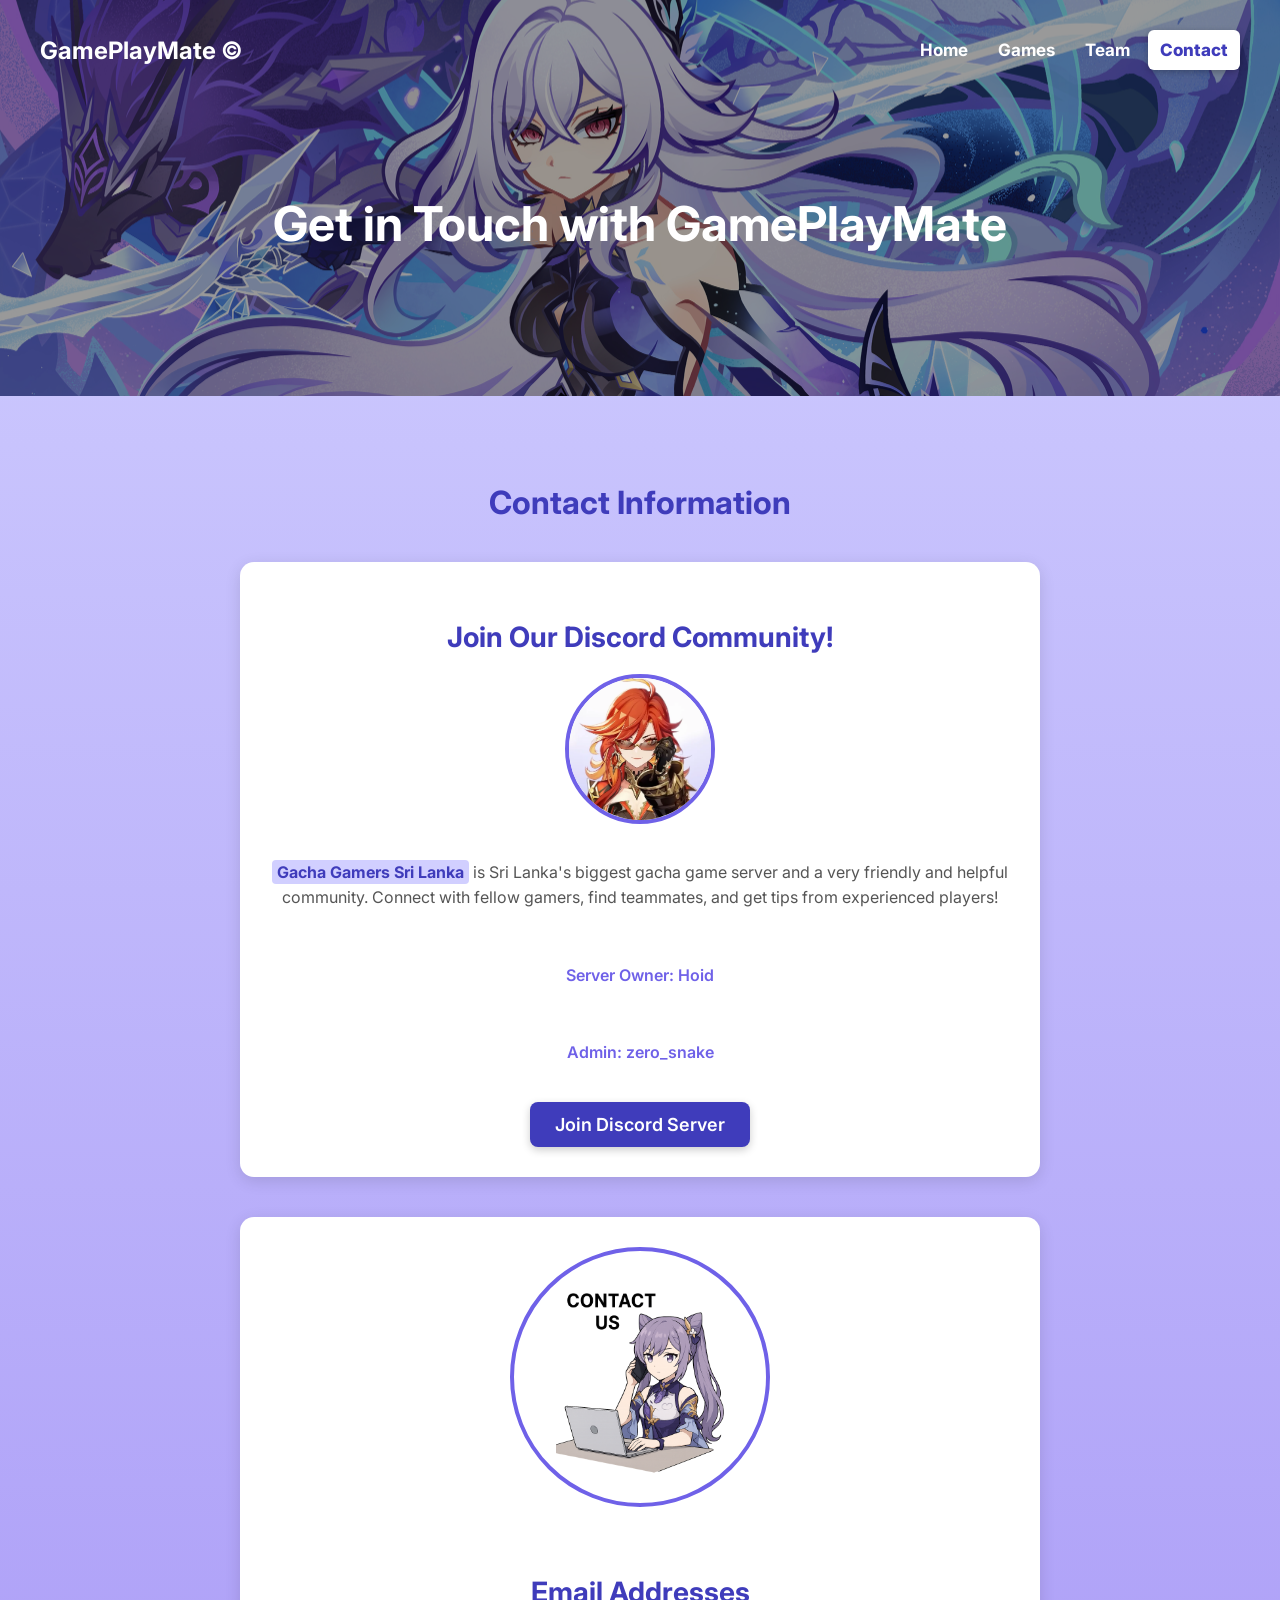
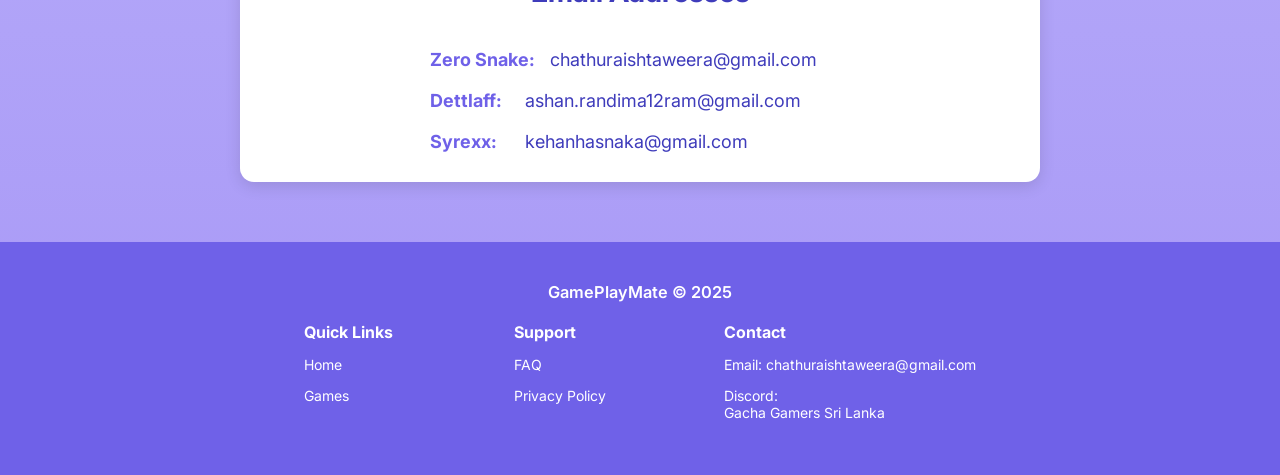
==== commit c421c218: "Fix character encoding mangled in the previous commit My tooling round-tripped the pages through Win" ====
--- a/contact.html
+++ b/contact.html
@@ -5,7 +5,7 @@
   <meta name="viewport" content="width=device-width, initial-scale=1" />
   <title>Contact - GamePlayMate</title>
   <link href="https://fonts.googleapis.com/css2?family=Inter:wght@400;600;700&display=swap" rel="stylesheet" />
-  <link rel="stylesheet" href="styles.css" />
+  <link rel="stylesheet" href="styles.css" />
   <script>
     function scrollToTopIfSamePage(event) {
       const currentPath = location.pathname.split("/").pop();
@@ -20,7 +20,7 @@
 <body class="page-contact">
   <div class="top-section">
     <header>
-      <h2>GamePlayMate Â©</h2>
+      <h2>GamePlayMate ©</h2>
       <nav>
         <a href="index.html" onclick="scrollToTopIfSamePage(event)">Home</a>
         <a href="games.html">Games</a>
